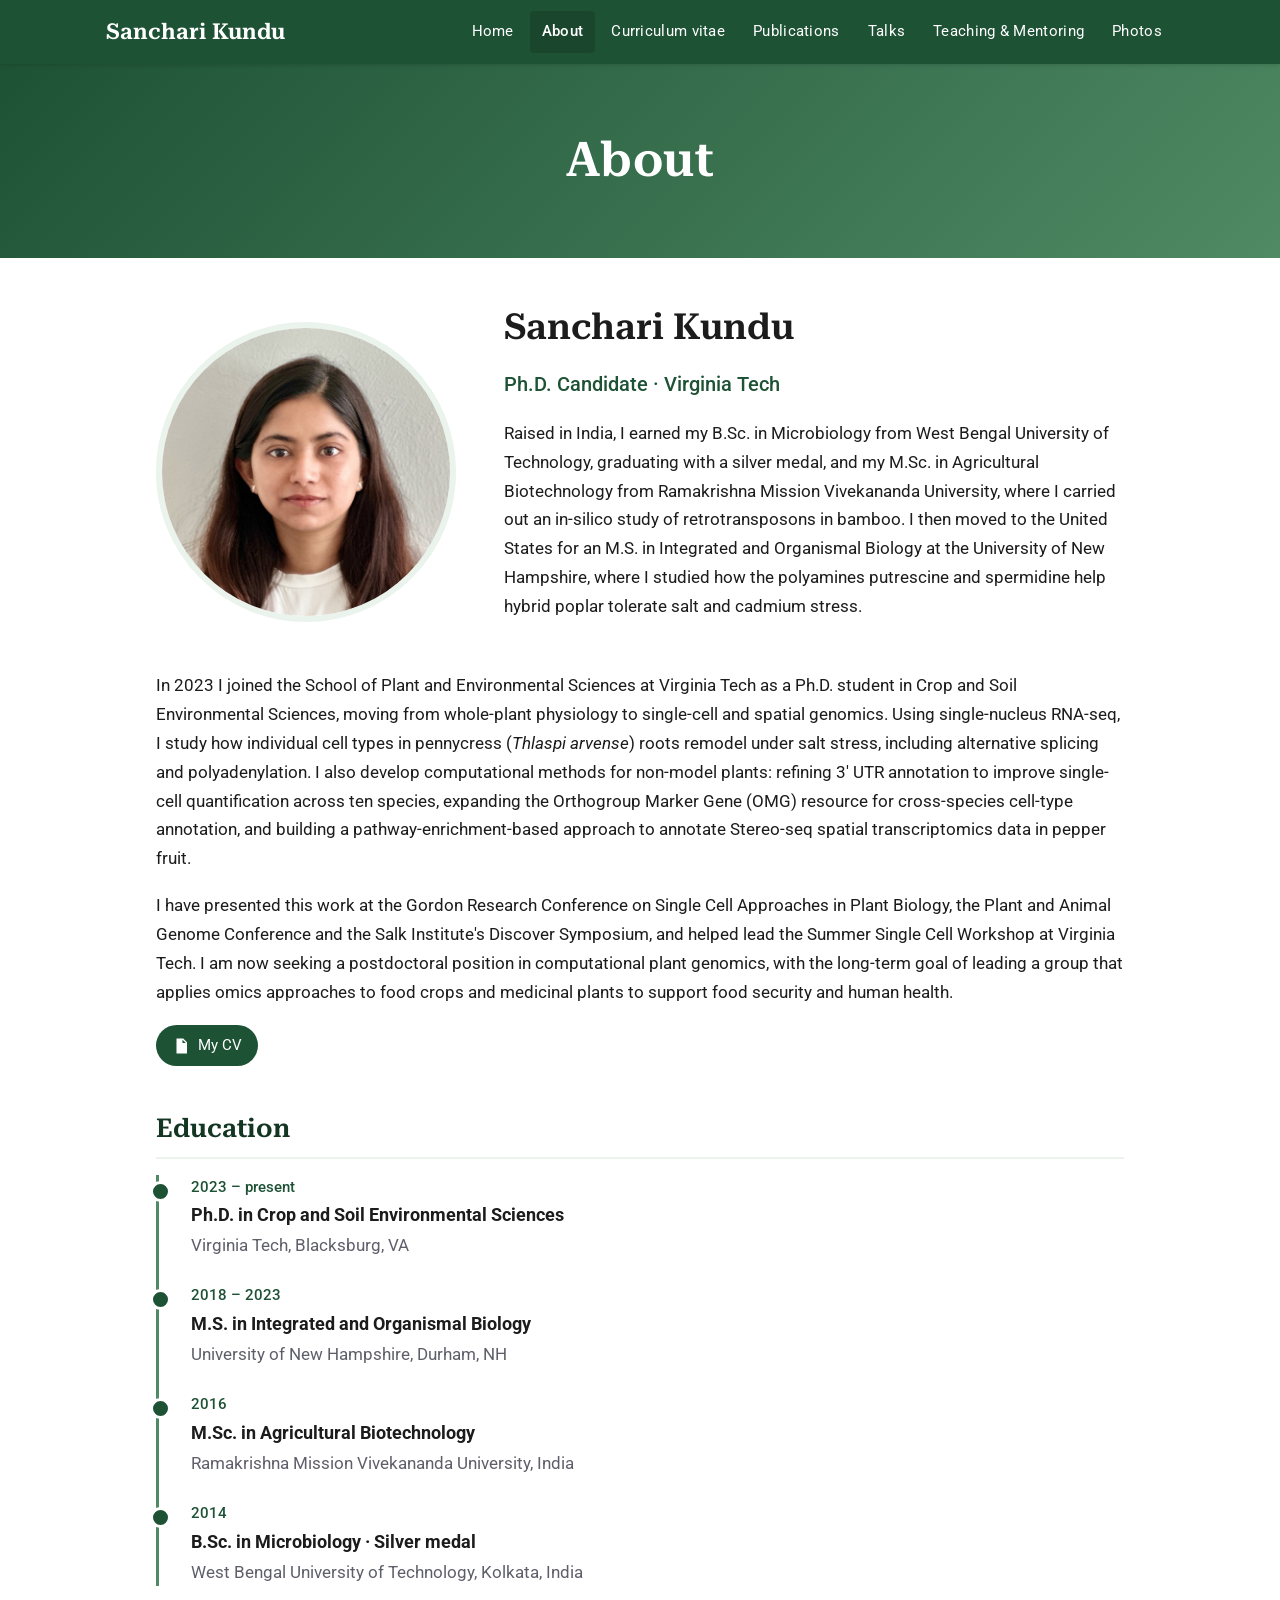
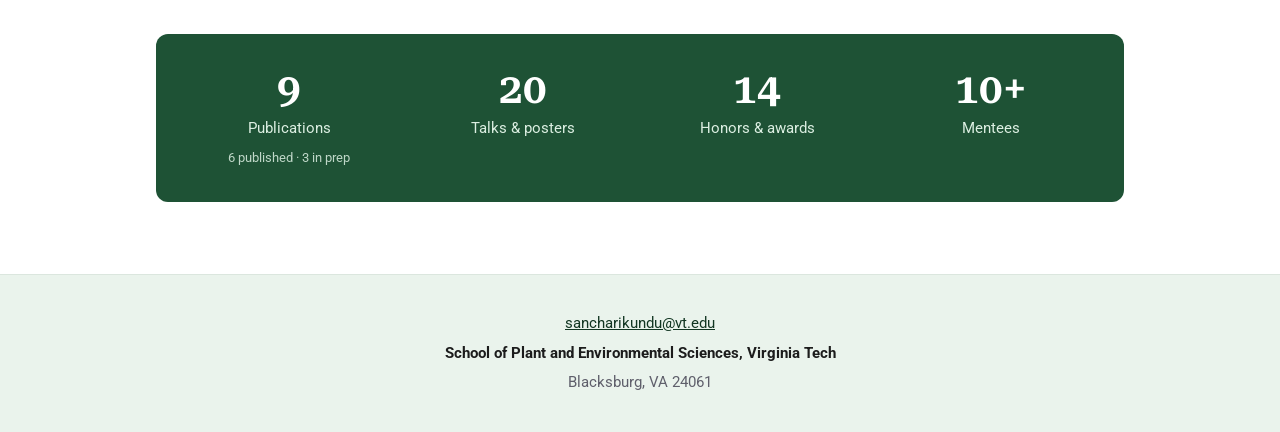
==== about.html @ 34f029ba "Add Home hero and About page, full CV page, talk/photo updates - Home: full-screen intro with Downlo" ====
<!doctype html>
<html lang="en">
<head>
  <meta charset="utf-8">
  <meta name="viewport" content="width=device-width, initial-scale=1">
  <title>About · Sanchari Kundu</title>
  <meta name="description" content="Sanchari Kundu, Ph.D. Candidate at Virginia Tech. Plant single-cell and spatial transcriptomics.">
  <link rel="preconnect" href="https://fonts.googleapis.com">
  <link rel="preconnect" href="https://fonts.gstatic.com" crossorigin>
  <link href="https://fonts.googleapis.com/css2?family=Roboto:wght@400;500&family=Roboto+Serif:ital,wght@0,400;0,600;1,400&display=swap" rel="stylesheet">
  <link rel="stylesheet" href="style.css">
</head>
<body>
  <header class="topbar">
    <div class="inner">
      <a class="site-name" href="index.html">Sanchari Kundu</a>
      <nav aria-label="Main">
        <ul class="menu">
        <li><a href="index.html">Home</a></li>
        <li><a href="about.html" aria-current="page">About</a></li>
        <li><a href="cv.html">Curriculum vitae</a></li>
        <li><a href="publications.html">Publications</a></li>
        <li><a href="talks.html">Talks</a></li>
        <li><a href="teaching.html">Teaching &amp; Mentoring</a></li>
        <li><a href="photos.html">Photos</a></li>
        </ul>
      </nav>
    </div>
  </header>

  <div class="banner"><h1>About</h1></div>

  <main>
    <section class="bio-intro">
      <img src="photo.jpg" alt="Portrait of Sanchari Kundu">
      <div class="bio-text">
        <p class="bio-name">Sanchari Kundu</p>
        <p class="bio-title">Ph.D. Candidate · Virginia Tech</p>
        <p>
          Raised in India, I earned my B.Sc. in Microbiology from West Bengal University of Technology, graduating
          with a silver medal, and my M.Sc. in Agricultural Biotechnology from Ramakrishna Mission Vivekananda
          University, where I carried out an in-silico study of retrotransposons in bamboo. I then moved to the
          United States for an M.S. in Integrated and Organismal Biology at the University of New Hampshire, where I
          studied how the polyamines putrescine and spermidine help hybrid poplar tolerate salt and cadmium stress.
        </p>
      </div>
    </section>

    <div class="bio-text" style="margin-top: 32px">
      <p>
        In 2023 I joined the School of Plant and Environmental Sciences at Virginia Tech as a Ph.D. student in Crop
        and Soil Environmental Sciences, moving from whole-plant physiology to single-cell and spatial genomics. Using
        single-nucleus RNA-seq, I study how individual cell types in pennycress (<i>Thlaspi arvense</i>) roots remodel
        under salt stress, including alternative splicing and polyadenylation. I also develop computational methods
        for non-model plants: refining 3′ UTR annotation to improve single-cell quantification across ten species,
        expanding the Orthogroup Marker Gene (OMG) resource for cross-species cell-type annotation, and building a
        pathway-enrichment-based approach to annotate Stereo-seq spatial transcriptomics data in pepper fruit.
      </p>
      <p>
        I have presented this work at the Gordon Research Conference on Single Cell Approaches in Plant Biology, the
        Plant and Animal Genome Conference and the Salk Institute's Discover Symposium, and helped lead the Summer
        Single Cell Workshop at Virginia Tech. I am now seeking a postdoctoral position in computational plant
        genomics, with the long-term goal of leading a group that applies omics approaches to food crops and
        medicinal plants to support food security and human health.
      </p>
    </div>

    <div class="social" style="margin-top: 8px">
      <a href="cv.html"><svg viewBox="0 0 24 24" aria-hidden="true"><path d="M6 2h9l5 5v15H6V2zm8 1.5V8h4.5L14 3.5zM8 12h10v2H8v-2zm0 4h10v2H8v-2z"/></svg>My CV</a>
    </div>

    <h2>Education</h2>
    <ol class="timeline">
      <li>
        <span class="t-years">2023 – present</span>
        <strong>Ph.D. in Crop and Soil Environmental Sciences</strong>
        <span class="t-place">Virginia Tech, Blacksburg, VA</span>
      </li>
      <li>
        <span class="t-years">2018 – 2023</span>
        <strong>M.S. in Integrated and Organismal Biology</strong>
        <span class="t-place">University of New Hampshire, Durham, NH</span>
      </li>
      <li>
        <span class="t-years">2016</span>
        <strong>M.Sc. in Agricultural Biotechnology</strong>
        <span class="t-place">Ramakrishna Mission Vivekananda University, India</span>
      </li>
      <li>
        <span class="t-years">2014</span>
        <strong>B.Sc. in Microbiology · Silver medal</strong>
        <span class="t-place">West Bengal University of Technology, Kolkata, India</span>
      </li>
    </ol>

    <div class="stats">
      <div><span class="num">9</span><span class="label">Publications<br><small>6 published · 3 in prep</small></span></div>
      <div><span class="num">20</span><span class="label">Talks &amp; posters</span></div>
      <div><span class="num">14</span><span class="label">Honors &amp; awards</span></div>
      <div><span class="num">10+</span><span class="label">Mentees</span></div>
    </div>
  </main>

  <footer>
    <p><a href="mailto:sancharikundu@vt.edu">sancharikundu@vt.edu</a></p>
    <p><strong>School of Plant and Environmental Sciences, Virginia Tech</strong></p>
    <p>Blacksburg, VA 24061</p>
  </footer>
</body>
</html>
---- style.css ----
/* Shared styles for every page of the site */
:root {
  --primary: #1e5235;
  --primary-dark: #123622;
  --primary-light: #4f8a64;
  --tint: #eaf3ec;
  --text: #1c1c1c;
  --muted: #5f5f6b;
  --bg: #ffffff;
  --border: #dbe6de;
  --serif: "Roboto Serif", Georgia, serif;
  --sans: "Roboto", system-ui, -apple-system, sans-serif;
}

* { box-sizing: border-box; }
body {
  margin: 0;
  background: var(--bg);
  color: var(--text);
  font: 17px/1.7 var(--sans);
}
a { color: var(--primary-dark); }
a:hover { color: var(--primary); }
i, em { font-style: italic; }

/* ---------- Top bar ---------- */
.topbar {
  background: var(--primary);
  color: #fff;
  position: sticky; top: 0; z-index: 20;
  box-shadow: 0 1px 4px rgba(0,0,0,.15);
}
.topbar .inner {
  max-width: 1100px; margin: 0 auto; padding: 0 16px;
  display: flex; align-items: center; justify-content: space-between; gap: 16px;
  min-height: 64px; flex-wrap: wrap;
}
.site-name {
  font-family: var(--serif); font-size: 22px; font-weight: 600;
  color: #fff; text-decoration: none; padding: 12px 0;
}
.site-name:hover { color: #fff; }
.menu { display: flex; flex-wrap: wrap; gap: 4px; list-style: none; margin: 0; padding: 0; }
.menu a {
  display: block; padding: 8px 12px; border-radius: 4px;
  color: #fff; text-decoration: none; font-size: 15px; letter-spacing: .02em;
}
.menu a:hover { background: rgba(0,0,0,.15); color: #fff; }
.menu a[aria-current="page"] { background: rgba(0,0,0,.15); font-weight: 500; }

/* ---------- Page banner ---------- */
.banner {
  background: linear-gradient(135deg, var(--primary) 0%, var(--primary-light) 100%);
  color: #fff; text-align: center;
  padding: 56px 16px;
}
.banner h1 {
  margin: 0; font-family: var(--serif); font-weight: 600;
  font-size: clamp(32px, 6vw, 48px); letter-spacing: .01em;
}

/* ---------- Content ---------- */
main { max-width: 1000px; margin: 0 auto; padding: 48px 16px 72px; }
h2 {
  font-family: var(--serif); font-weight: 600; color: var(--primary-dark);
  font-size: 26px; margin: 40px 0 16px;
}
h2:first-child { margin-top: 0; }
h3 { font-family: var(--serif); font-weight: 600; font-size: 19px; margin: 24px 0 8px; }

/* Biography layout: photo left, intro right */
.bio-intro {
  display: grid; grid-template-columns: 300px 1fr; gap: 48px; align-items: center;
}
.bio-intro img {
  width: 100%; aspect-ratio: 1; object-fit: cover; border-radius: 50%;
  border: 6px solid var(--tint);
}
.bio-name { font-family: var(--serif); font-size: 36px; font-weight: 600; margin: 0; line-height: 1.2; }
.bio-title { font-size: 20px; color: var(--primary); margin: 6px 0 18px; font-weight: 500; }
.tagline {
  font-family: var(--serif); font-style: italic; font-size: 20px; line-height: 1.5;
  color: var(--primary-dark); margin: 0;
  border-left: 4px solid var(--primary-light); padding-left: 16px;
}
.statement {
  background: var(--tint); border-radius: 8px;
  padding: 24px 28px; margin: 40px 0 32px; font-size: 18px;
}
.bio-text p { margin: 0 0 18px; }

/* Link pills */
.social { display: flex; flex-wrap: wrap; gap: 10px; margin-top: 28px; }
.social a {
  display: inline-flex; align-items: center; gap: 8px;
  padding: 8px 16px; border-radius: 999px;
  background: var(--primary); color: #fff; text-decoration: none; font-size: 15px;
}
.social a:hover { background: var(--primary-dark); color: #fff; }
.social svg { width: 18px; height: 18px; fill: currentColor; }

/* Lists used on Publications / Talks / Teaching */
ol.entries, ul.entries { padding-left: 24px; margin: 0; }
.entries li { margin-bottom: 16px; }
.venue { font-style: italic; }
.note { color: var(--primary); font-size: 14px; font-weight: 500; }
.year { color: var(--muted); font-variant-numeric: tabular-nums; }
.entries .sub { display: block; color: var(--muted); font-size: 15px; }

/* CV page */
.cv-actions { margin-bottom: 20px; }
.cv-frame {
  width: 100%; height: 85vh; min-height: 500px;
  border: 1px solid var(--border); border-radius: 8px;
}

/* ---------- Footer ---------- */
footer {
  background: var(--tint); border-top: 1px solid var(--border);
  text-align: center; color: var(--muted); font-size: 15px; padding: 32px 16px;
}
footer p { margin: 4px 0; }
footer strong { color: var(--text); }

/* ---------- Phone screens ---------- */
@media (max-width: 760px) {
  .bio-intro { grid-template-columns: 1fr; gap: 24px; text-align: center; }
  .bio-intro img { max-width: 220px; margin: 0 auto; }
  .tagline { border-left: 0; padding-left: 0; }
  .social { justify-content: center; }
  .statement { padding: 18px; }
  .menu a { padding: 6px 8px; font-size: 14px; }
}

/* ---------- Photos page ---------- */
.gallery {
  display: grid; grid-template-columns: repeat(auto-fill, minmax(260px, 1fr)); gap: 20px;
}
.gallery figure {
  margin: 0; background: var(--tint); border-radius: 8px; overflow: hidden;
  border: 1px solid var(--border);
}
.gallery img {
  display: block; width: 100%; aspect-ratio: 4 / 3; object-fit: cover;
  transition: transform .25s ease;
}
.gallery a:hover img { transform: scale(1.03); }
.gallery figcaption { padding: 10px 14px; font-size: 15px; color: var(--muted); }
/* Hide the "coming soon" note once the gallery has a photo in it */
.gallery:has(figure) + .empty-note { display: none; }
.empty-note { color: var(--muted); font-style: italic; text-align: center; }
/* Wide figures (group photos) span the full row and keep their own shape */
.gallery figure.wide { grid-column: 1 / -1; }
.gallery figure.wide img { aspect-ratio: auto; }
.gallery figure.wide a:hover img { transform: none; }
/* Tall figures (portrait photos) keep a portrait frame */
.gallery figure.tall img { aspect-ratio: 3 / 4; object-position: top; }

/* ---------- Home hero (full-screen welcome) ---------- */
.home { display: flex; flex-direction: column; min-height: 100vh; }
.hero {
  flex: 1; display: flex; align-items: center;
  color: #fff; padding: 64px 16px;
  background:
    radial-gradient(circle at 85% 20%, rgba(255,255,255,.08), transparent 45%),
    linear-gradient(140deg, var(--primary-dark) 0%, var(--primary) 60%, var(--primary-light) 140%);
}
.hero-inner {
  max-width: 1100px; margin: 0 auto; width: 100%;
  display: grid; grid-template-columns: 1fr 340px; gap: 56px; align-items: center;
}
.eyebrow {
  text-transform: uppercase; letter-spacing: .14em; font-size: 14px; font-weight: 500;
  color: #cfe6d6; margin: 0 0 12px;
}
.hero h1 {
  font-family: var(--serif); font-weight: 600; margin: 0 0 20px;
  font-size: clamp(40px, 7vw, 72px); line-height: 1.05;
}
.hero-statement { font-size: 19px; line-height: 1.7; max-width: 640px; margin: 0 0 24px; color: #eef6f0; }
.motto {
  font-family: var(--serif); font-style: italic; font-size: 21px; margin: 0 0 28px;
  padding-left: 16px; border-left: 3px solid #cfe6d6;
}
.icons { display: flex; gap: 12px; margin-bottom: 28px; }
.icons a {
  width: 44px; height: 44px; border-radius: 50%; display: grid; place-items: center;
  border: 1.5px solid rgba(255,255,255,.6); color: #fff;
}
.icons a:hover { background: #fff; color: var(--primary); }
.icons svg { width: 20px; height: 20px; fill: currentColor; }
.hero-cta {
  display: inline-block; padding: 10px 22px; border-radius: 999px;
  background: #fff; color: var(--primary-dark); font-weight: 500; text-decoration: none;
}
.hero-cta:hover { background: var(--tint); color: var(--primary-dark); }
.hero-photo {
  width: 100%; aspect-ratio: 1; object-fit: cover; border-radius: 50%;
  border: 6px solid rgba(255,255,255,.25); box-shadow: 0 12px 40px rgba(0,0,0,.3);
}

/* ---------- About: education timeline + stats ---------- */
.timeline { list-style: none; margin: 0; padding: 0 0 0 24px; border-left: 3px solid var(--primary-light); }
.timeline li { position: relative; margin: 0 0 24px; padding-left: 8px; }
.timeline li::before {
  content: ""; position: absolute; left: -33px; top: 6px;
  width: 15px; height: 15px; border-radius: 50%; background: var(--primary); border: 3px solid var(--bg);
}
.timeline .t-years { display: block; color: var(--primary); font-weight: 500; font-size: 15px; }
.timeline strong { display: block; font-size: 18px; }
.timeline .t-place { color: var(--muted); }
.stats {
  display: grid; grid-template-columns: repeat(4, 1fr); gap: 16px; margin-top: 48px;
  background: var(--primary); color: #fff; border-radius: 12px; padding: 32px 24px; text-align: center;
}
.stats .num { display: block; font-family: var(--serif); font-size: 42px; font-weight: 600; line-height: 1.1; }
.stats .label { font-size: 15px; color: #dcefe2; }
.stats small { font-size: 13px; opacity: .85; }

@media (max-width: 760px) {
  .hero-inner { grid-template-columns: 1fr; gap: 32px; text-align: center; }
  .hero-photo { max-width: 220px; margin: 0 auto; grid-row: 1; }
  .motto { border-left: 0; padding-left: 0; }
  .icons { justify-content: center; }
  .stats { grid-template-columns: repeat(2, 1fr); }
}
.hero-actions { display: flex; gap: 12px; flex-wrap: wrap; }
.hero-cta.ghost { background: transparent; color: #fff; border: 1.5px solid rgba(255,255,255,.6); }
.hero-cta.ghost:hover { background: rgba(255,255,255,.12); color: #fff; }
@media (max-width: 760px) { .hero-actions { justify-content: center; } }

/* ---------- CV page (year column + details) ---------- */
.cv-quote {
  font-family: var(--serif); font-style: italic; font-size: 21px; text-align: center;
  color: var(--primary-dark); max-width: 720px; margin: 0 auto 28px;
}
.cv-download { text-align: center; margin-bottom: 8px; }
.btn-solid {
  display: inline-block; padding: 10px 22px; border-radius: 999px;
  background: var(--primary); color: #fff; text-decoration: none; font-weight: 500;
}
.btn-solid:hover { background: var(--primary-dark); color: #fff; }
main h2 { border-bottom: 2px solid var(--tint); padding-bottom: 6px; }
.cv-row {
  display: grid; grid-template-columns: 150px 1fr; gap: 24px;
  padding: 12px 0; border-bottom: 1px solid var(--tint);
}
.cv-row:last-child { border-bottom: 0; }
.cv-when { color: var(--primary); font-weight: 500; font-variant-numeric: tabular-nums; }
.cv-detail { display: block; color: var(--muted); font-size: 15px; margin-top: 4px; }
.cv-bullets { margin: 8px 0 4px; padding-left: 20px; }
.cv-bullets li { margin-bottom: 6px; }
@media (max-width: 760px) {
  .cv-row { grid-template-columns: 1fr; gap: 2px; }
}
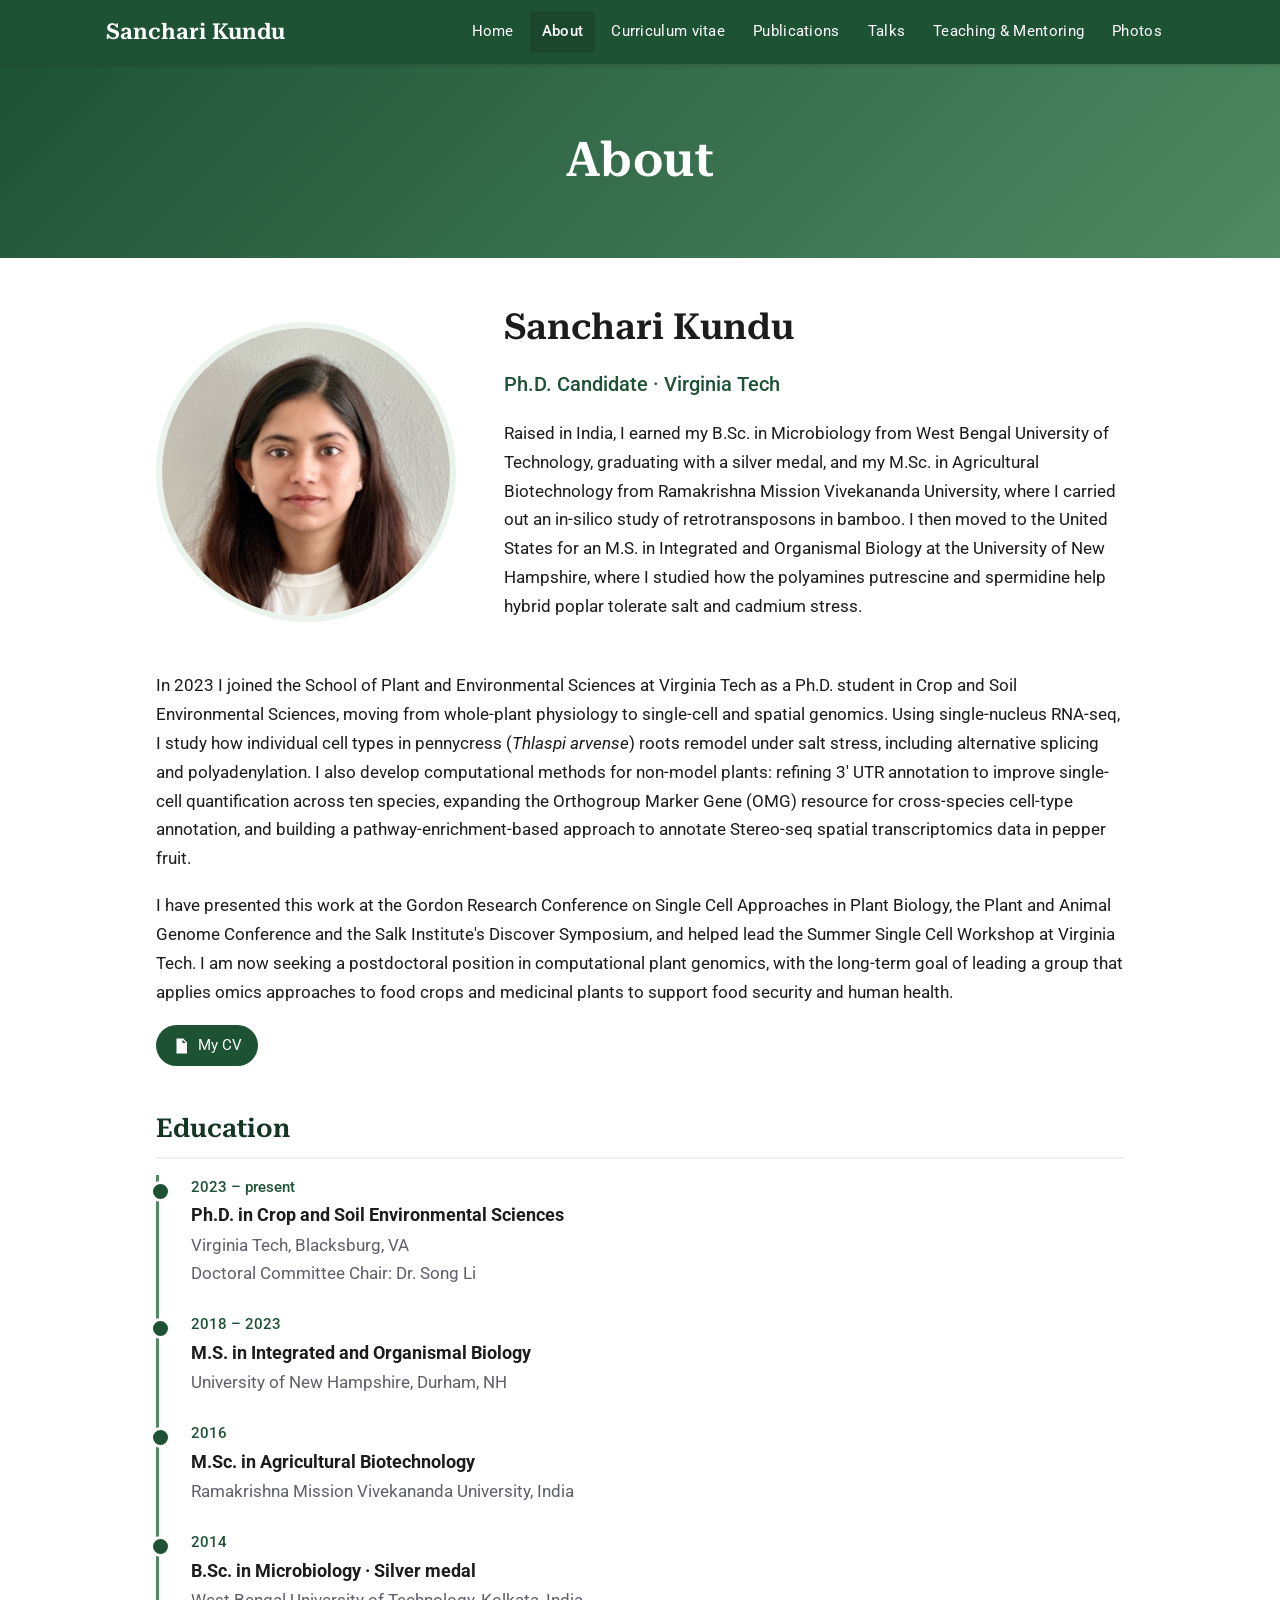
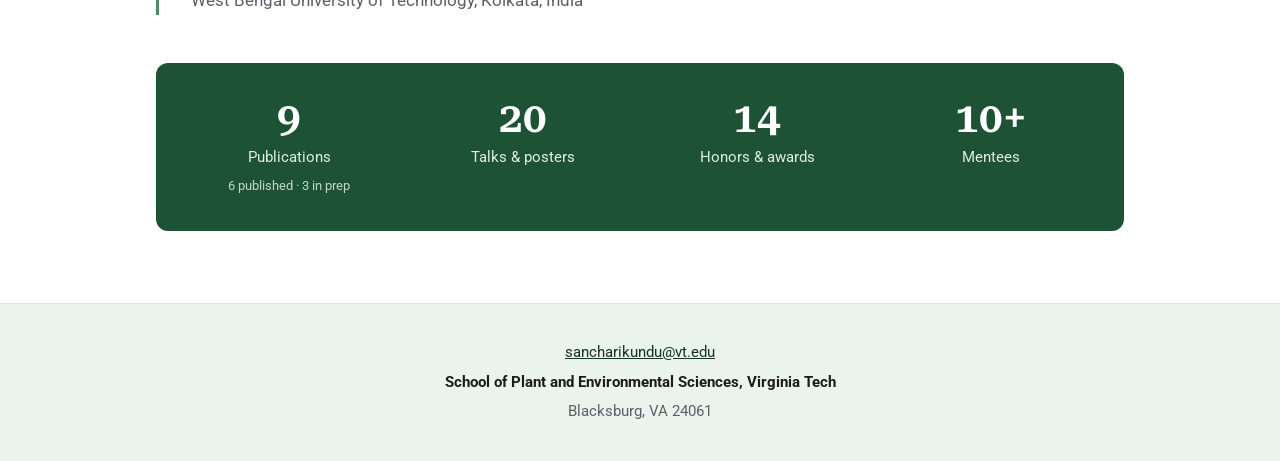
==== commit 36fb3d63: "Add doctoral committee chair to Education Co-Authored-By: Claude Opus 5.5 <noreply@anthropic.com>" ====
--- a/about.html
+++ b/about.html
@@ -75,6 +75,7 @@
         <span class="t-years">2023 – present</span>
         <strong>Ph.D. in Crop and Soil Environmental Sciences</strong>
         <span class="t-place">Virginia Tech, Blacksburg, VA</span>
+        <span class="t-place">Doctoral Committee Chair: Dr. Song Li</span>
       </li>
       <li>
         <span class="t-years">2018 – 2023</span>
--- a/style.css
+++ b/style.css
@@ -135,6 +135,7 @@
 /* ---------- Photos page ---------- */
 .gallery {
   display: grid; grid-template-columns: repeat(auto-fill, minmax(260px, 1fr)); gap: 20px;
+  grid-auto-flow: dense;
 }
 .gallery figure {
   margin: 0; background: var(--tint); border-radius: 8px; overflow: hidden;
@@ -253,3 +254,4 @@
 @media (max-width: 760px) {
   .cv-row { grid-template-columns: 1fr; gap: 2px; }
 }
+.timeline .t-place { display: block; }
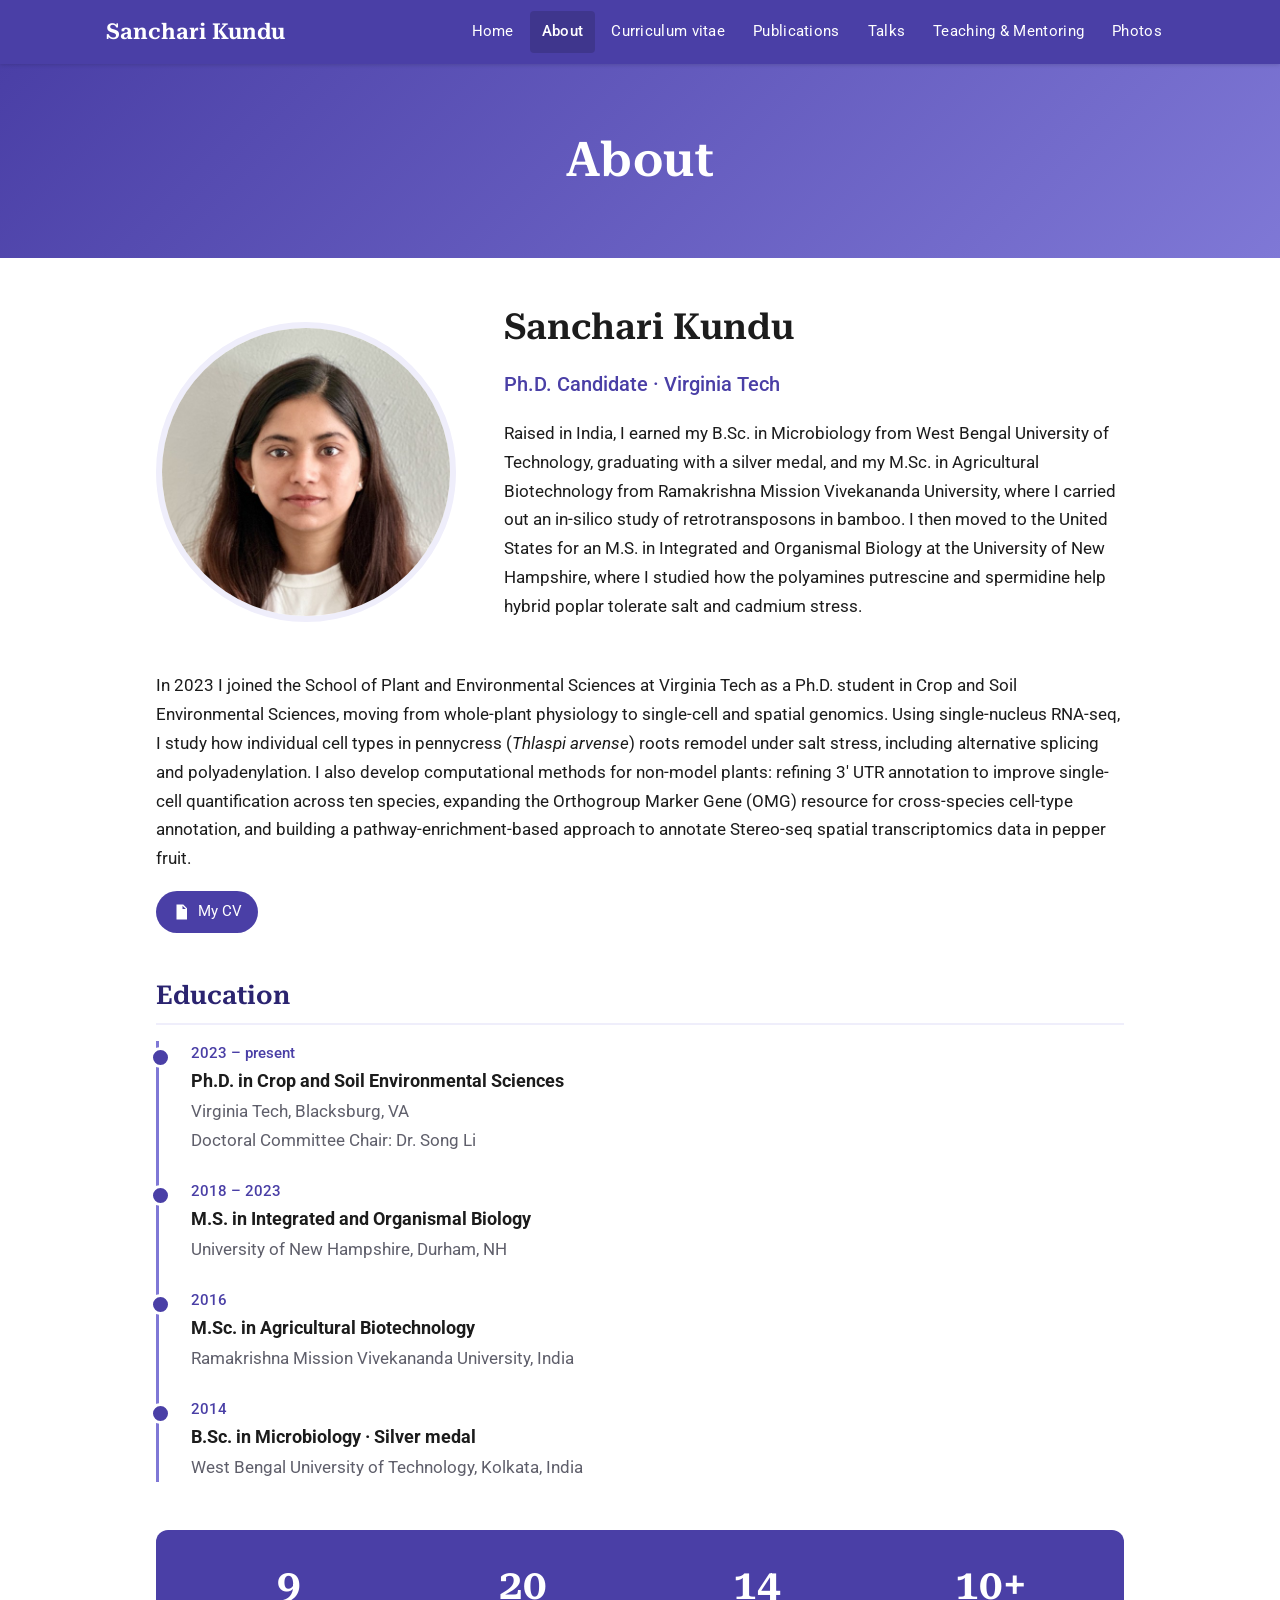
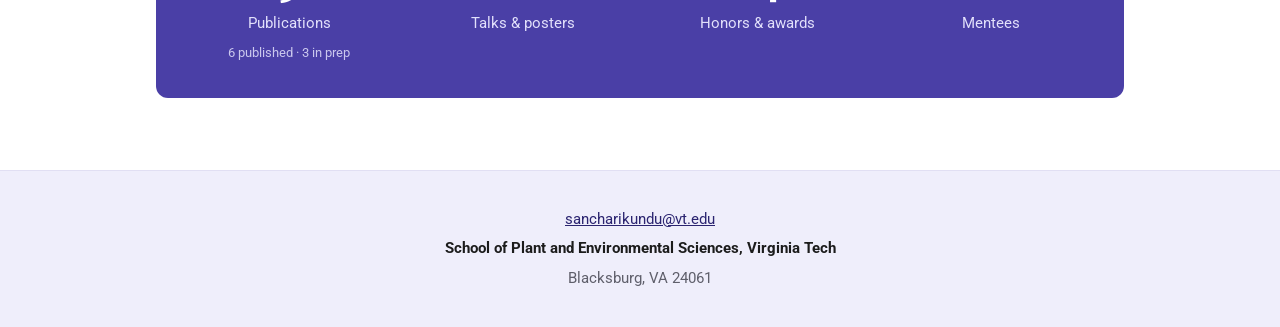
==== commit 077d72f4: "Switch theme to bluish purple; trim About bio Co-Authored-By: Claude Opus 5.5 <noreply@anthropic.com" ====
--- a/about.html
+++ b/about.html
@@ -56,13 +56,6 @@
         expanding the Orthogroup Marker Gene (OMG) resource for cross-species cell-type annotation, and building a
         pathway-enrichment-based approach to annotate Stereo-seq spatial transcriptomics data in pepper fruit.
       </p>
-      <p>
-        I have presented this work at the Gordon Research Conference on Single Cell Approaches in Plant Biology, the
-        Plant and Animal Genome Conference and the Salk Institute's Discover Symposium, and helped lead the Summer
-        Single Cell Workshop at Virginia Tech. I am now seeking a postdoctoral position in computational plant
-        genomics, with the long-term goal of leading a group that applies omics approaches to food crops and
-        medicinal plants to support food security and human health.
-      </p>
     </div>
 
     <div class="social" style="margin-top: 8px">
--- a/style.css
+++ b/style.css
@@ -1,13 +1,13 @@
 /* Shared styles for every page of the site */
 :root {
-  --primary: #1e5235;
-  --primary-dark: #123622;
-  --primary-light: #4f8a64;
-  --tint: #eaf3ec;
+  --primary: #4a3fa6;
+  --primary-dark: #2b2470;
+  --primary-light: #7f78d6;
+  --tint: #efeefb;
   --text: #1c1c1c;
   --muted: #5f5f6b;
   --bg: #ffffff;
-  --border: #dbe6de;
+  --border: #e1dff3;
   --serif: "Roboto Serif", Georgia, serif;
   --sans: "Roboto", system-ui, -apple-system, sans-serif;
 }
@@ -172,16 +172,16 @@
 }
 .eyebrow {
   text-transform: uppercase; letter-spacing: .14em; font-size: 14px; font-weight: 500;
-  color: #cfe6d6; margin: 0 0 12px;
+  color: #d8d4ff; margin: 0 0 12px;
 }
 .hero h1 {
   font-family: var(--serif); font-weight: 600; margin: 0 0 20px;
   font-size: clamp(40px, 7vw, 72px); line-height: 1.05;
 }
-.hero-statement { font-size: 19px; line-height: 1.7; max-width: 640px; margin: 0 0 24px; color: #eef6f0; }
+.hero-statement { font-size: 19px; line-height: 1.7; max-width: 640px; margin: 0 0 24px; color: #eeedff; }
 .motto {
   font-family: var(--serif); font-style: italic; font-size: 21px; margin: 0 0 28px;
-  padding-left: 16px; border-left: 3px solid #cfe6d6;
+  padding-left: 16px; border-left: 3px solid #d8d4ff;
 }
 .icons { display: flex; gap: 12px; margin-bottom: 28px; }
 .icons a {
@@ -215,7 +215,7 @@
   background: var(--primary); color: #fff; border-radius: 12px; padding: 32px 24px; text-align: center;
 }
 .stats .num { display: block; font-family: var(--serif); font-size: 42px; font-weight: 600; line-height: 1.1; }
-.stats .label { font-size: 15px; color: #dcefe2; }
+.stats .label { font-size: 15px; color: #e2e0fb; }
 .stats small { font-size: 13px; opacity: .85; }
 
 @media (max-width: 760px) {
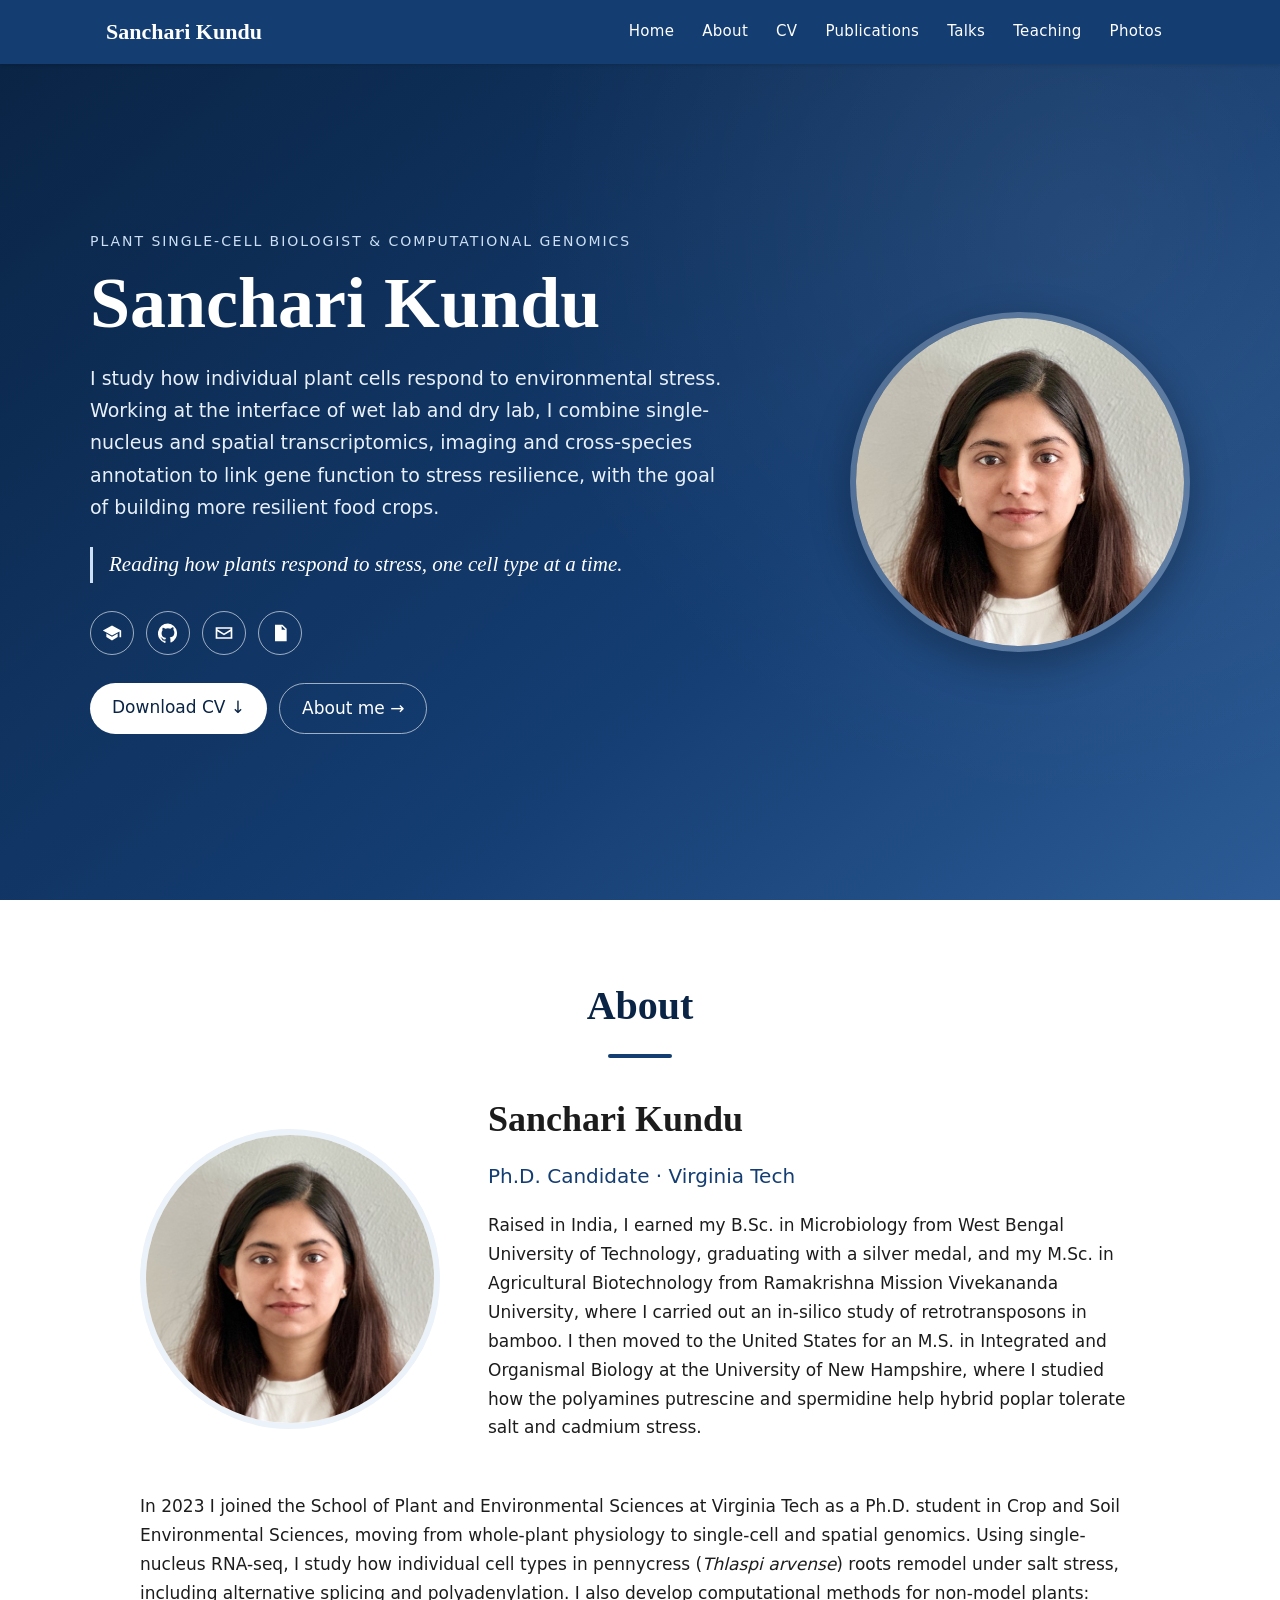
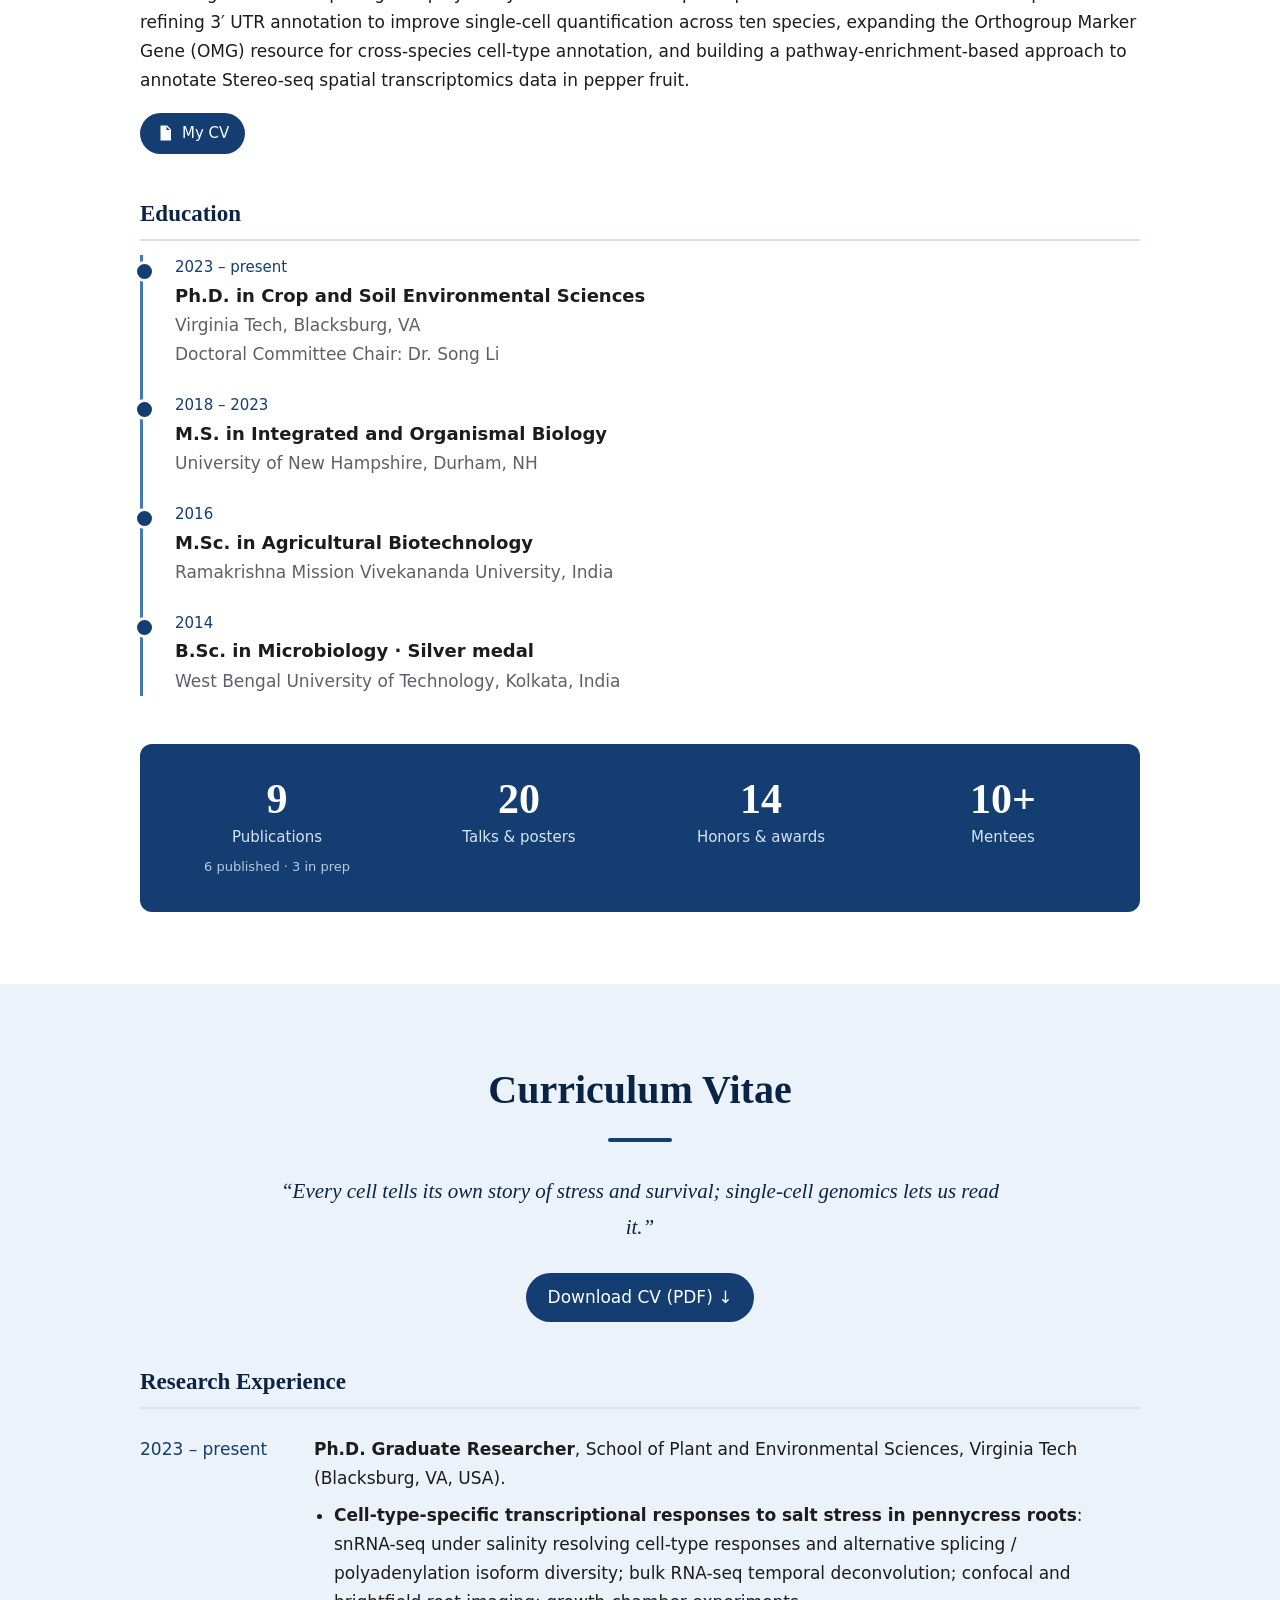
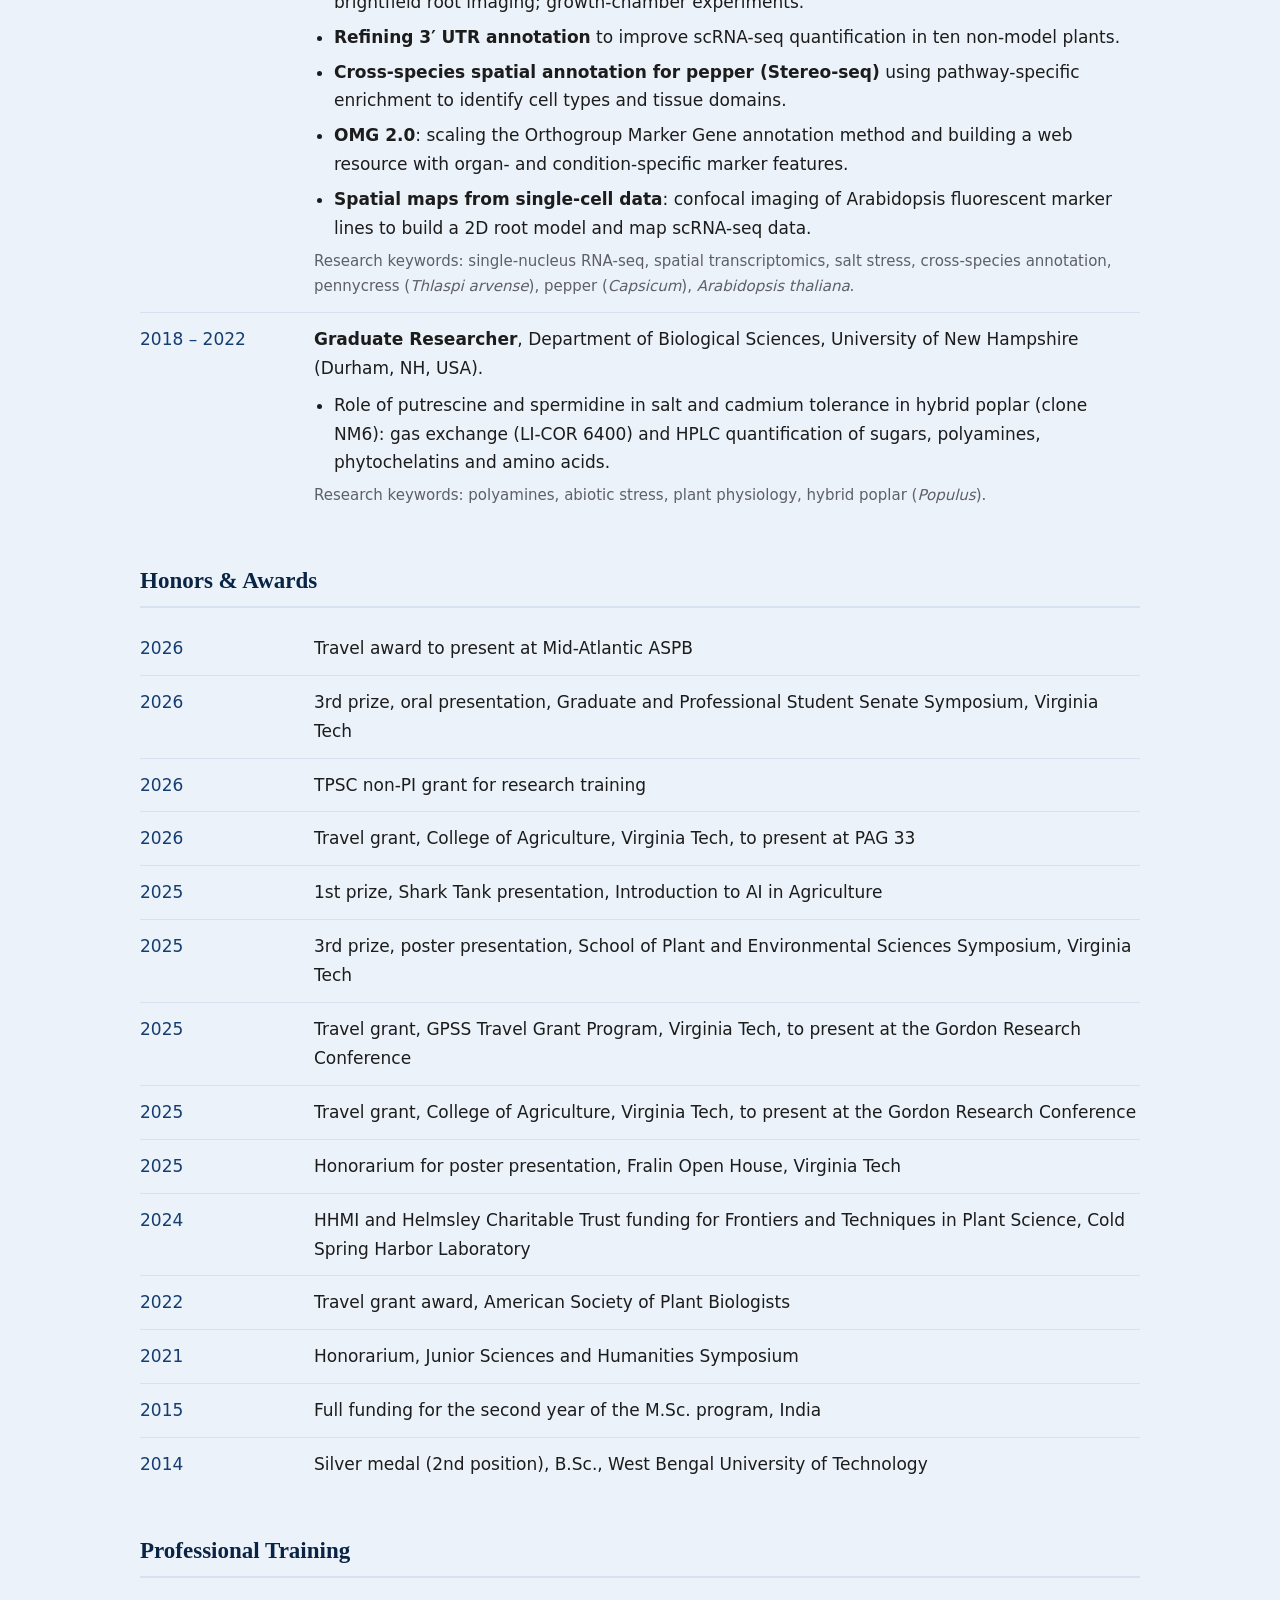
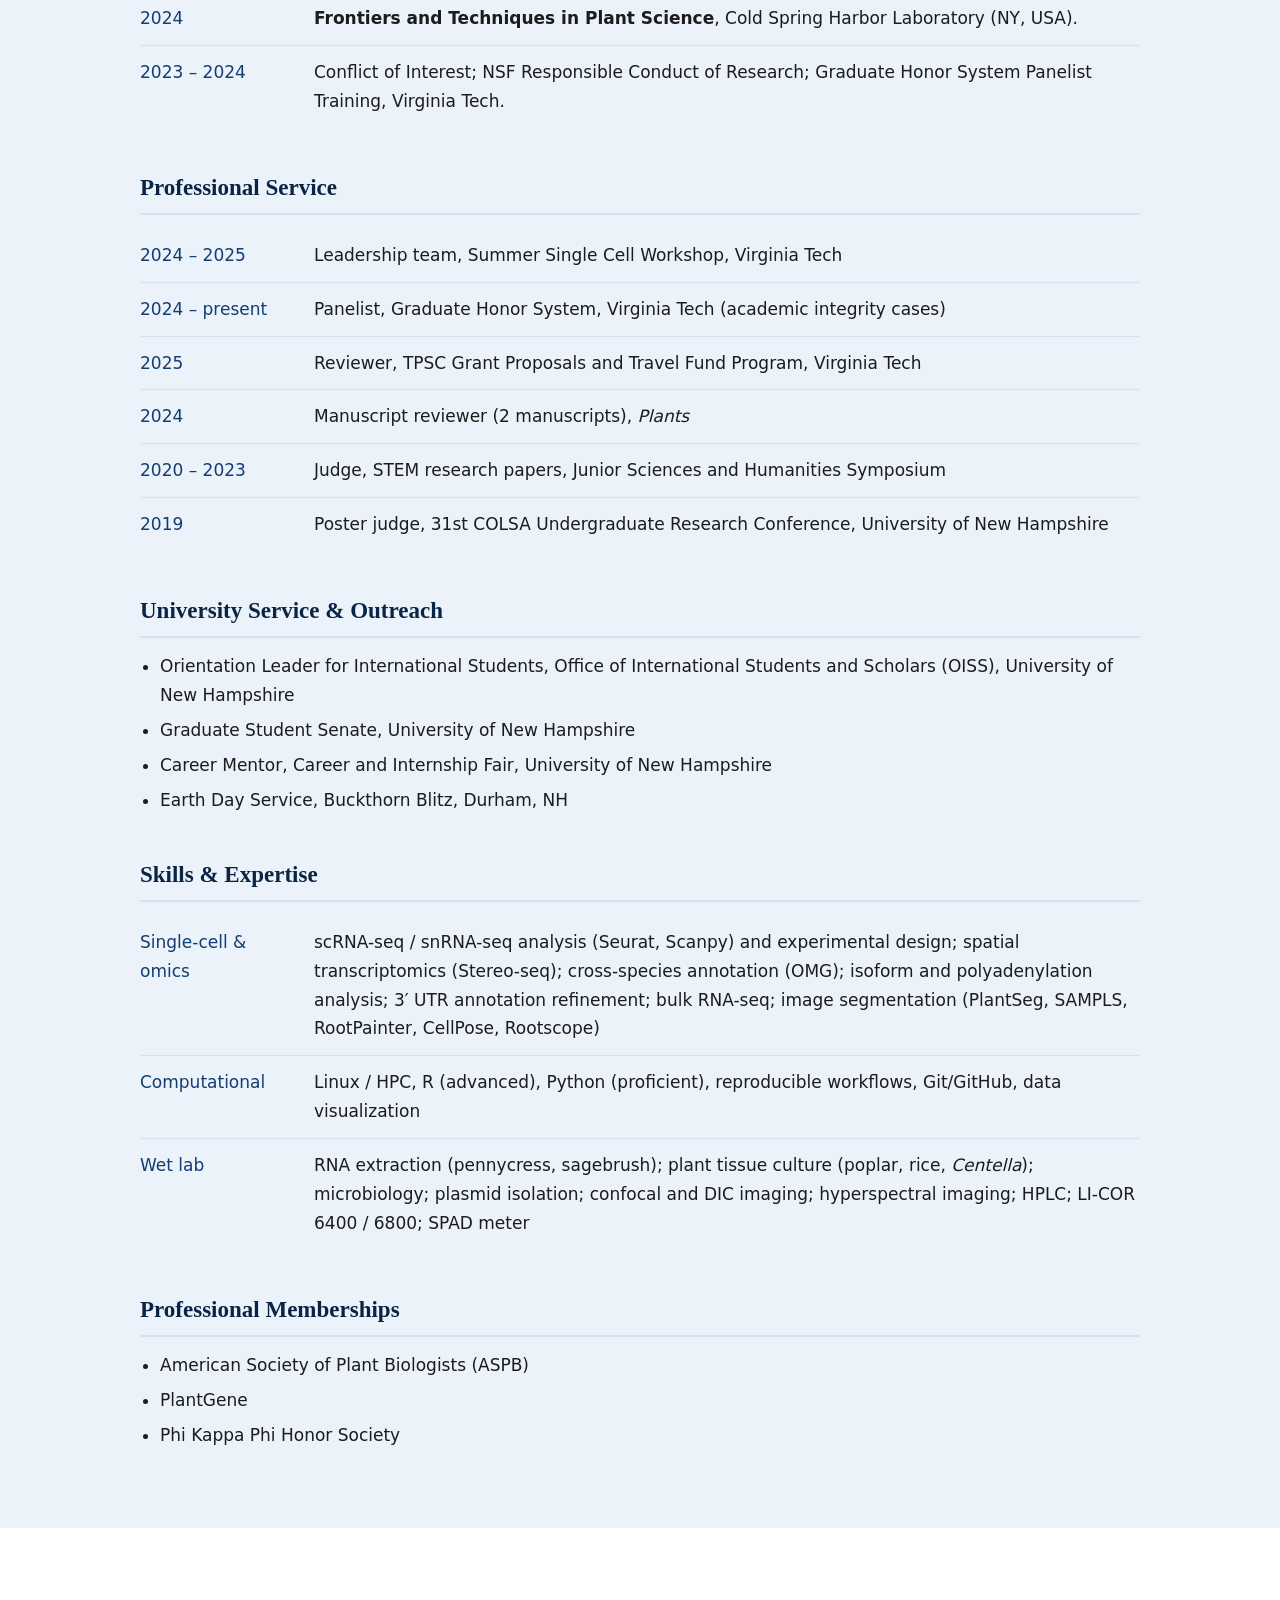
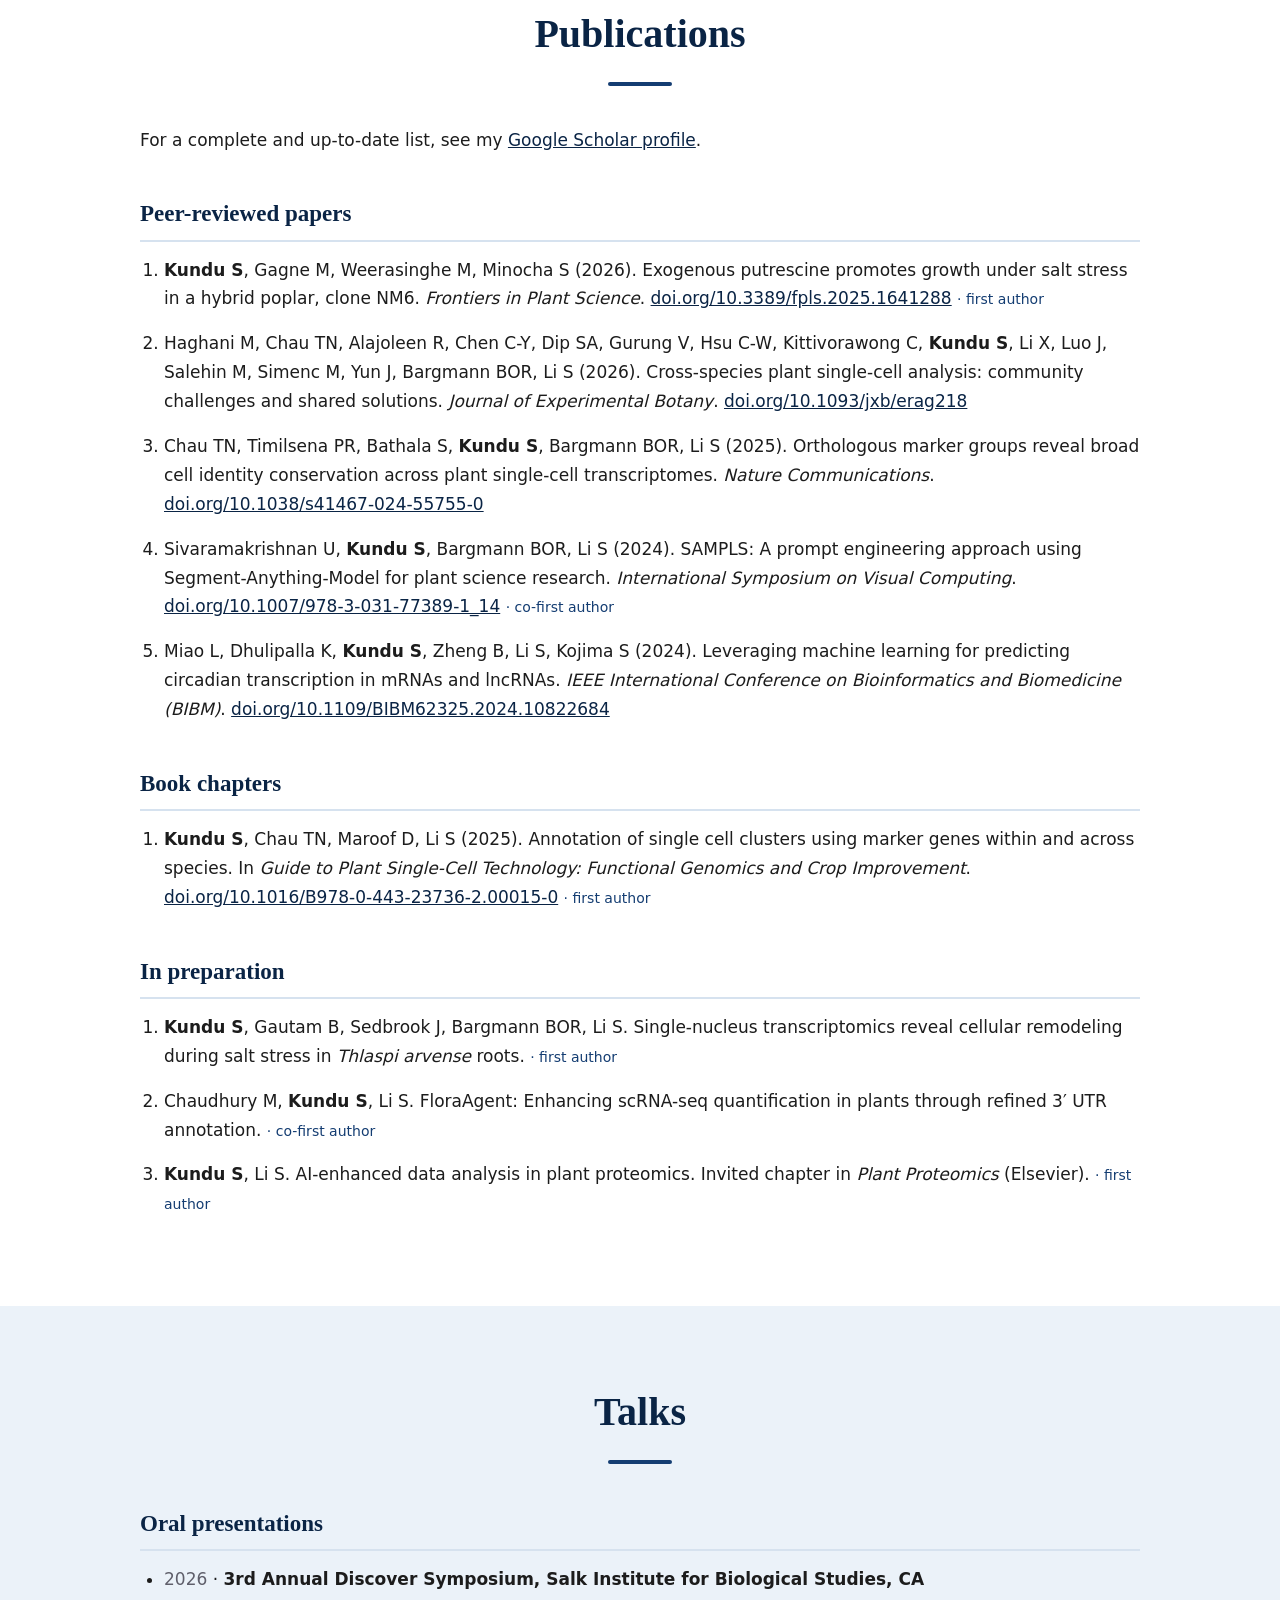
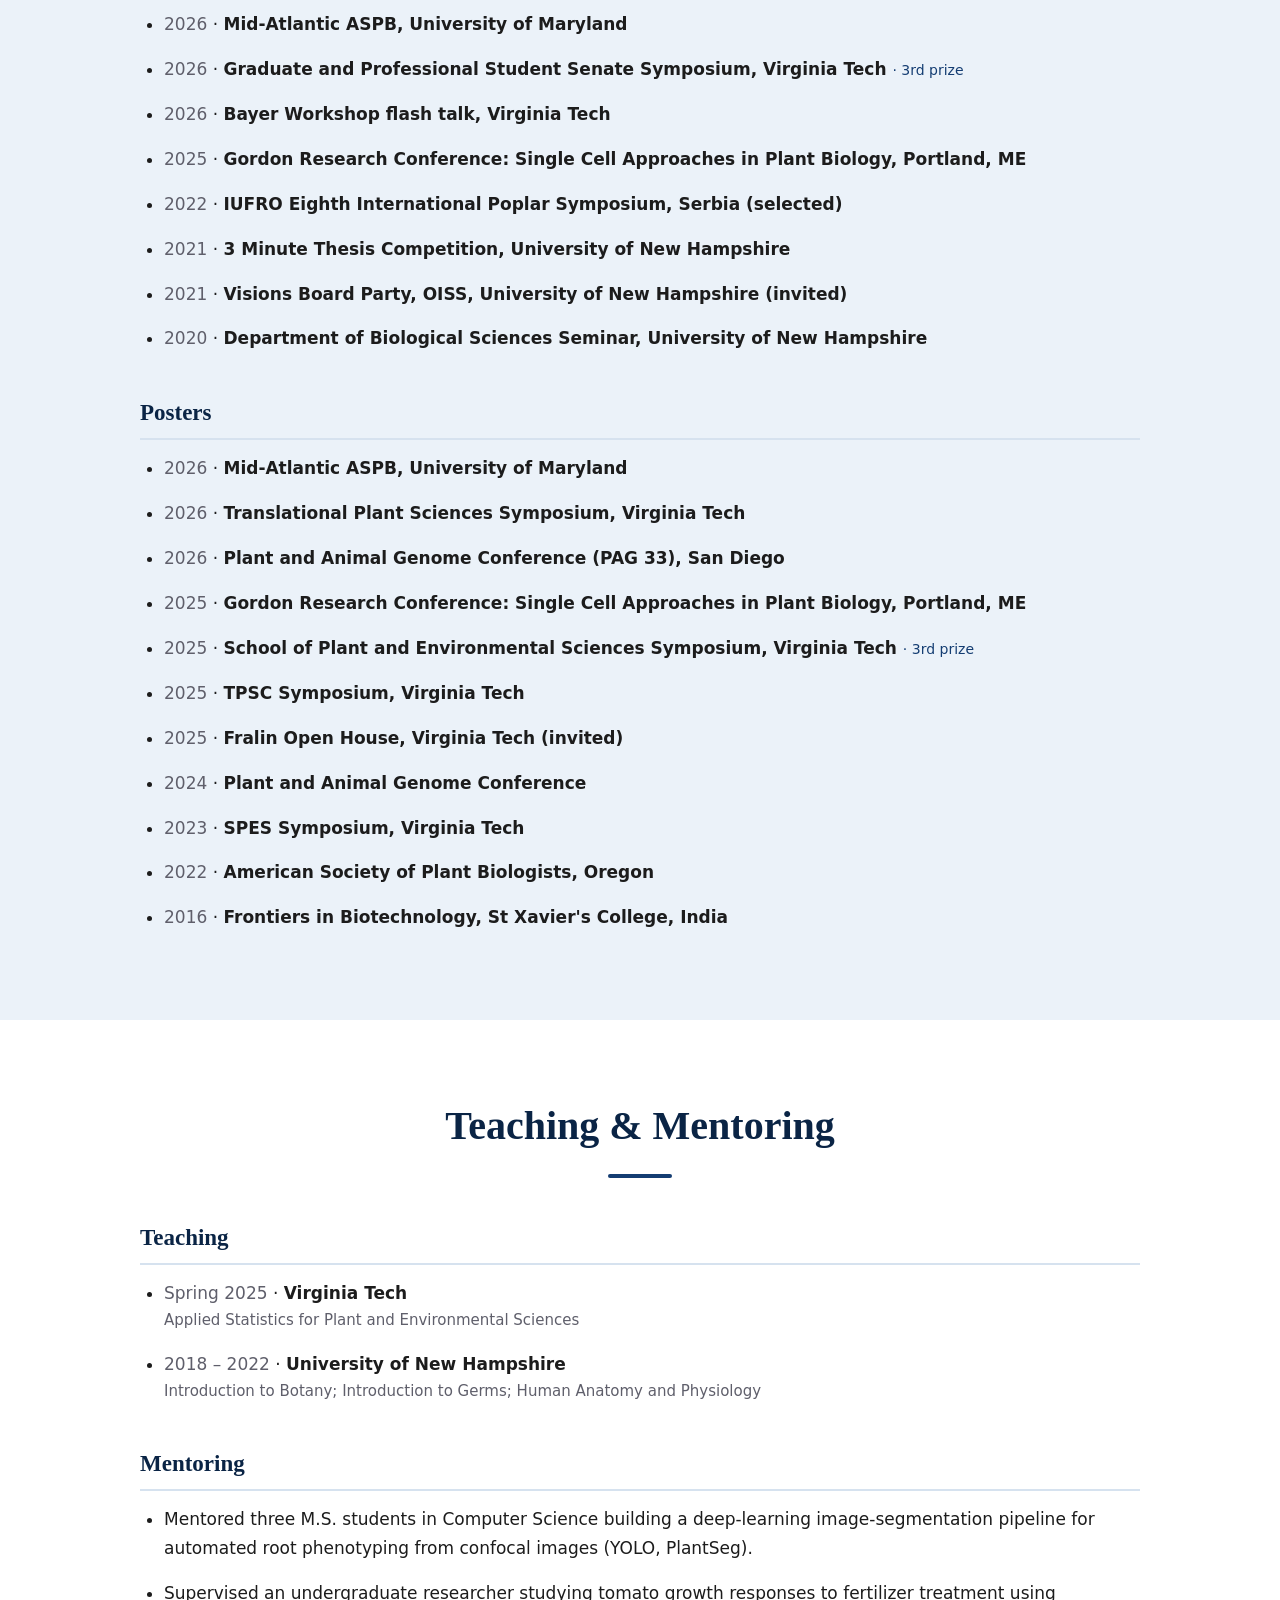
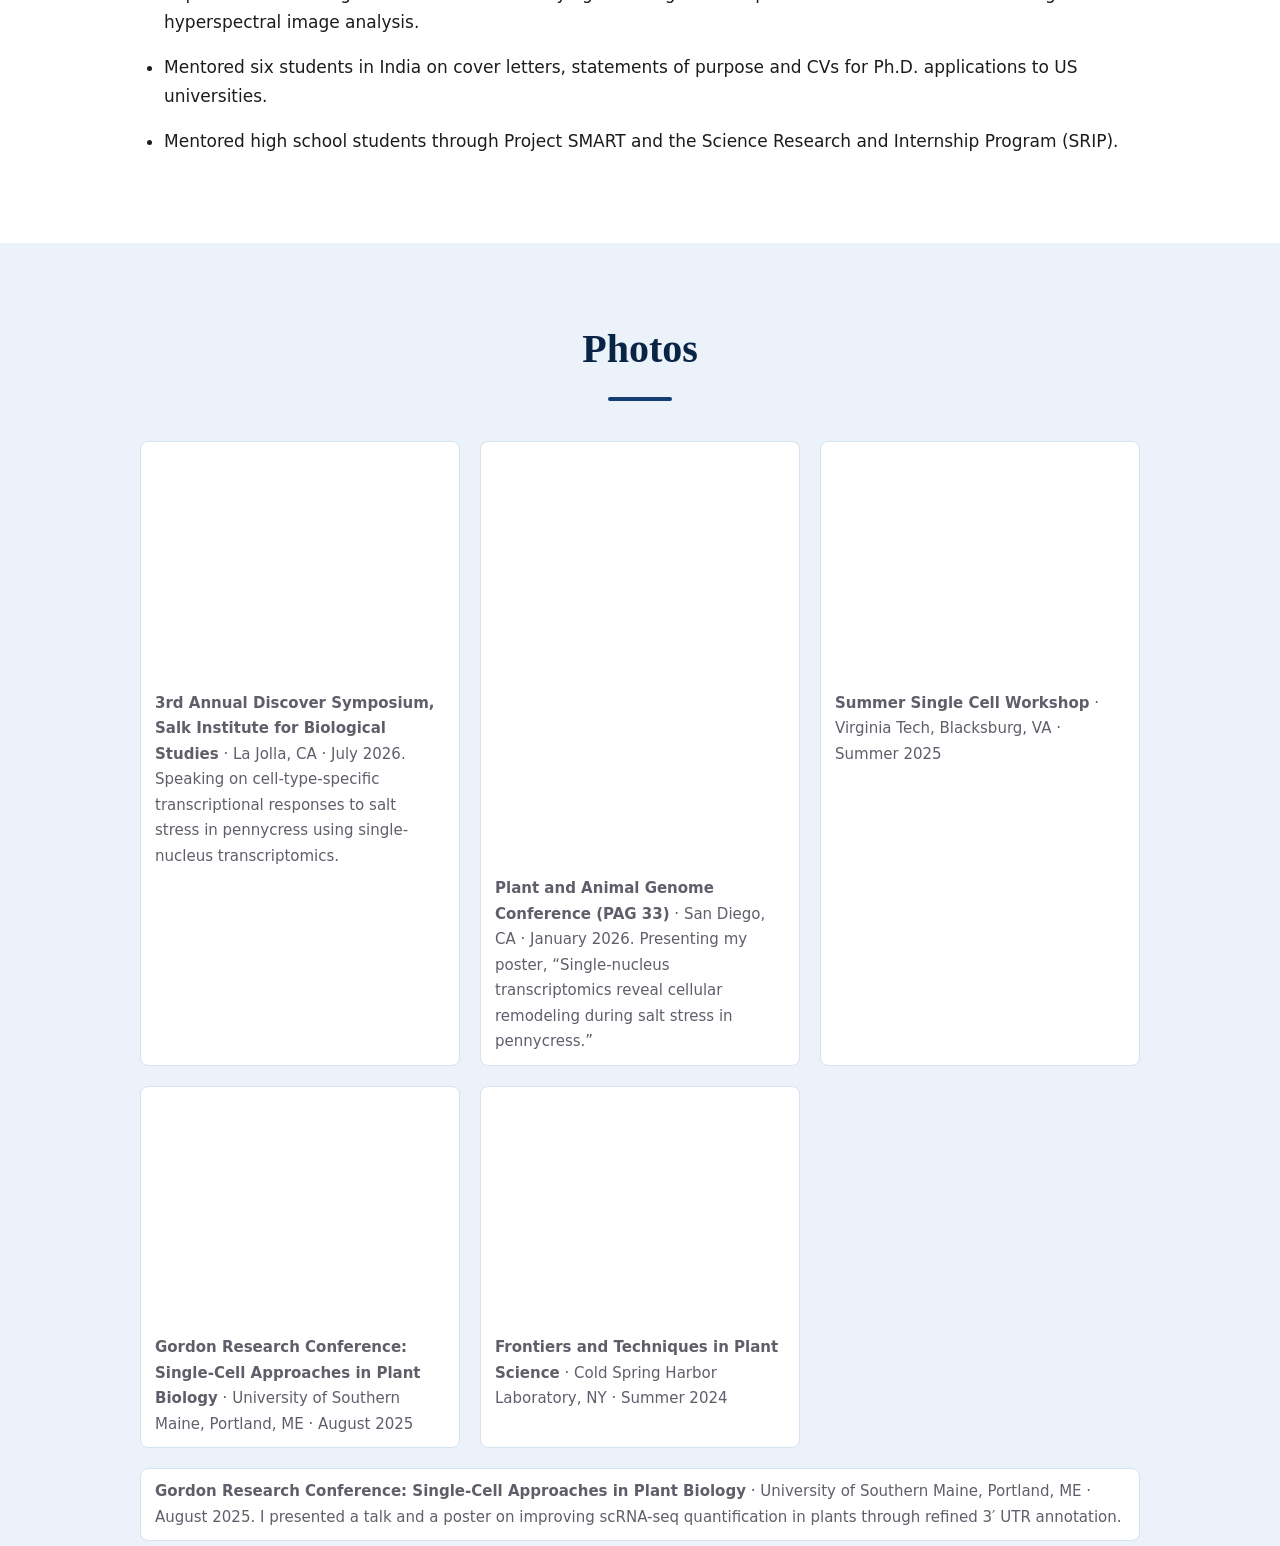
==== commit 9760d6a2: "Convert site to a single scrolling page All sections now live on index.html with in-page menu links;" ====
--- a/about.html
+++ b/about.html
@@ -2,103 +2,11 @@
 <html lang="en">
 <head>
   <meta charset="utf-8">
-  <meta name="viewport" content="width=device-width, initial-scale=1">
-  <title>About · Sanchari Kundu</title>
-  <meta name="description" content="Sanchari Kundu, Ph.D. Candidate at Virginia Tech. Plant single-cell and spatial transcriptomics.">
-  <link rel="preconnect" href="https://fonts.googleapis.com">
-  <link rel="preconnect" href="https://fonts.gstatic.com" crossorigin>
-  <link href="https://fonts.googleapis.com/css2?family=Roboto:wght@400;500&family=Roboto+Serif:ital,wght@0,400;0,600;1,400&display=swap" rel="stylesheet">
-  <link rel="stylesheet" href="style.css">
+  <title>Sanchari Kundu</title>
+  <meta http-equiv="refresh" content="0; url=index.html#about">
+  <link rel="canonical" href="https://sancharikundu93.github.io/#about">
 </head>
 <body>
-  <header class="topbar">
-    <div class="inner">
-      <a class="site-name" href="index.html">Sanchari Kundu</a>
-      <nav aria-label="Main">
-        <ul class="menu">
-        <li><a href="index.html">Home</a></li>
-        <li><a href="about.html" aria-current="page">About</a></li>
-        <li><a href="cv.html">Curriculum vitae</a></li>
-        <li><a href="publications.html">Publications</a></li>
-        <li><a href="talks.html">Talks</a></li>
-        <li><a href="teaching.html">Teaching &amp; Mentoring</a></li>
-        <li><a href="photos.html">Photos</a></li>
-        </ul>
-      </nav>
-    </div>
-  </header>
-
-  <div class="banner"><h1>About</h1></div>
-
-  <main>
-    <section class="bio-intro">
-      <img src="photo.jpg" alt="Portrait of Sanchari Kundu">
-      <div class="bio-text">
-        <p class="bio-name">Sanchari Kundu</p>
-        <p class="bio-title">Ph.D. Candidate · Virginia Tech</p>
-        <p>
-          Raised in India, I earned my B.Sc. in Microbiology from West Bengal University of Technology, graduating
-          with a silver medal, and my M.Sc. in Agricultural Biotechnology from Ramakrishna Mission Vivekananda
-          University, where I carried out an in-silico study of retrotransposons in bamboo. I then moved to the
-          United States for an M.S. in Integrated and Organismal Biology at the University of New Hampshire, where I
-          studied how the polyamines putrescine and spermidine help hybrid poplar tolerate salt and cadmium stress.
-        </p>
-      </div>
-    </section>
-
-    <div class="bio-text" style="margin-top: 32px">
-      <p>
-        In 2023 I joined the School of Plant and Environmental Sciences at Virginia Tech as a Ph.D. student in Crop
-        and Soil Environmental Sciences, moving from whole-plant physiology to single-cell and spatial genomics. Using
-        single-nucleus RNA-seq, I study how individual cell types in pennycress (<i>Thlaspi arvense</i>) roots remodel
-        under salt stress, including alternative splicing and polyadenylation. I also develop computational methods
-        for non-model plants: refining 3′ UTR annotation to improve single-cell quantification across ten species,
-        expanding the Orthogroup Marker Gene (OMG) resource for cross-species cell-type annotation, and building a
-        pathway-enrichment-based approach to annotate Stereo-seq spatial transcriptomics data in pepper fruit.
-      </p>
-    </div>
-
-    <div class="social" style="margin-top: 8px">
-      <a href="cv.html"><svg viewBox="0 0 24 24" aria-hidden="true"><path d="M6 2h9l5 5v15H6V2zm8 1.5V8h4.5L14 3.5zM8 12h10v2H8v-2zm0 4h10v2H8v-2z"/></svg>My CV</a>
-    </div>
-
-    <h2>Education</h2>
-    <ol class="timeline">
-      <li>
-        <span class="t-years">2023 – present</span>
-        <strong>Ph.D. in Crop and Soil Environmental Sciences</strong>
-        <span class="t-place">Virginia Tech, Blacksburg, VA</span>
-        <span class="t-place">Doctoral Committee Chair: Dr. Song Li</span>
-      </li>
-      <li>
-        <span class="t-years">2018 – 2023</span>
-        <strong>M.S. in Integrated and Organismal Biology</strong>
-        <span class="t-place">University of New Hampshire, Durham, NH</span>
-      </li>
-      <li>
-        <span class="t-years">2016</span>
-        <strong>M.Sc. in Agricultural Biotechnology</strong>
-        <span class="t-place">Ramakrishna Mission Vivekananda University, India</span>
-      </li>
-      <li>
-        <span class="t-years">2014</span>
-        <strong>B.Sc. in Microbiology · Silver medal</strong>
-        <span class="t-place">West Bengal University of Technology, Kolkata, India</span>
-      </li>
-    </ol>
-
-    <div class="stats">
-      <div><span class="num">9</span><span class="label">Publications<br><small>6 published · 3 in prep</small></span></div>
-      <div><span class="num">20</span><span class="label">Talks &amp; posters</span></div>
-      <div><span class="num">14</span><span class="label">Honors &amp; awards</span></div>
-      <div><span class="num">10+</span><span class="label">Mentees</span></div>
-    </div>
-  </main>
-
-  <footer>
-    <p><a href="mailto:sancharikundu@vt.edu">sancharikundu@vt.edu</a></p>
-    <p><strong>School of Plant and Environmental Sciences, Virginia Tech</strong></p>
-    <p>Blacksburg, VA 24061</p>
-  </footer>
+  <p>This page has moved to <a href="index.html#about">sancharikundu93.github.io/#about</a>.</p>
 </body>
 </html>
